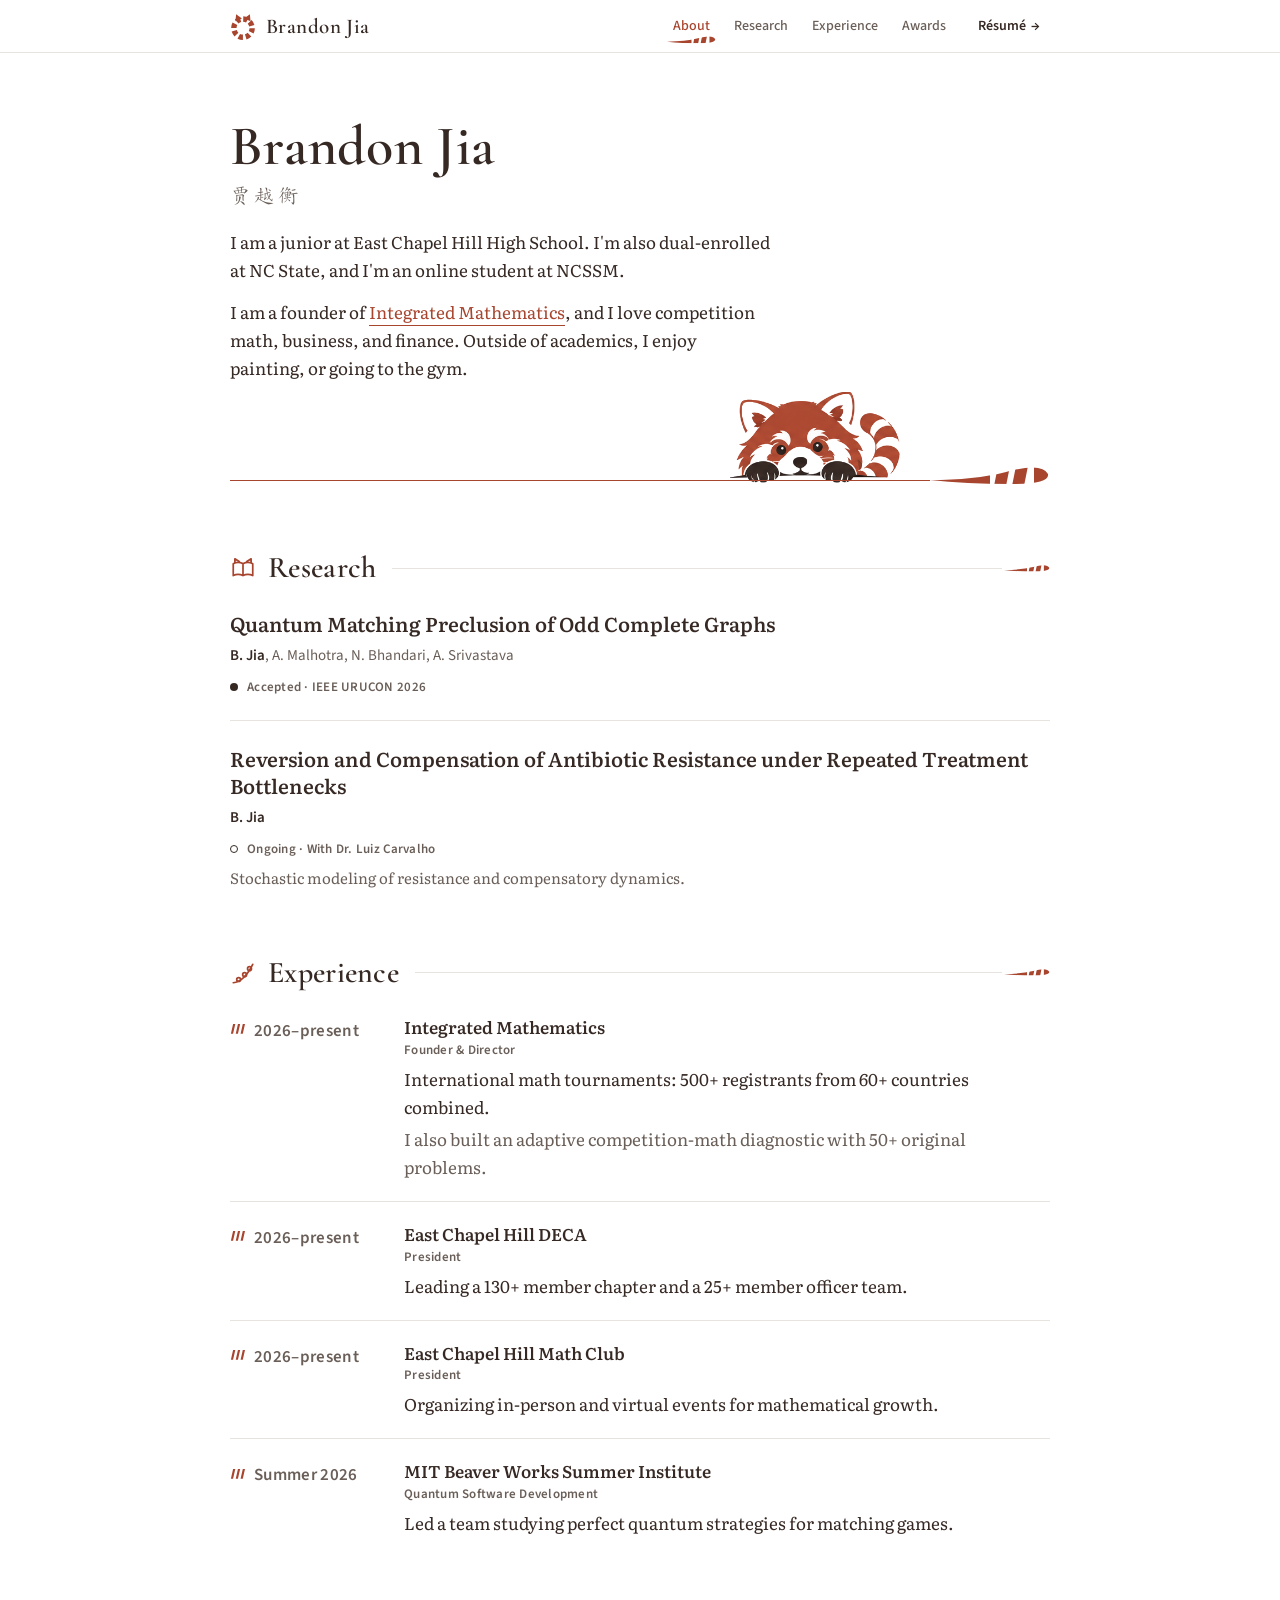
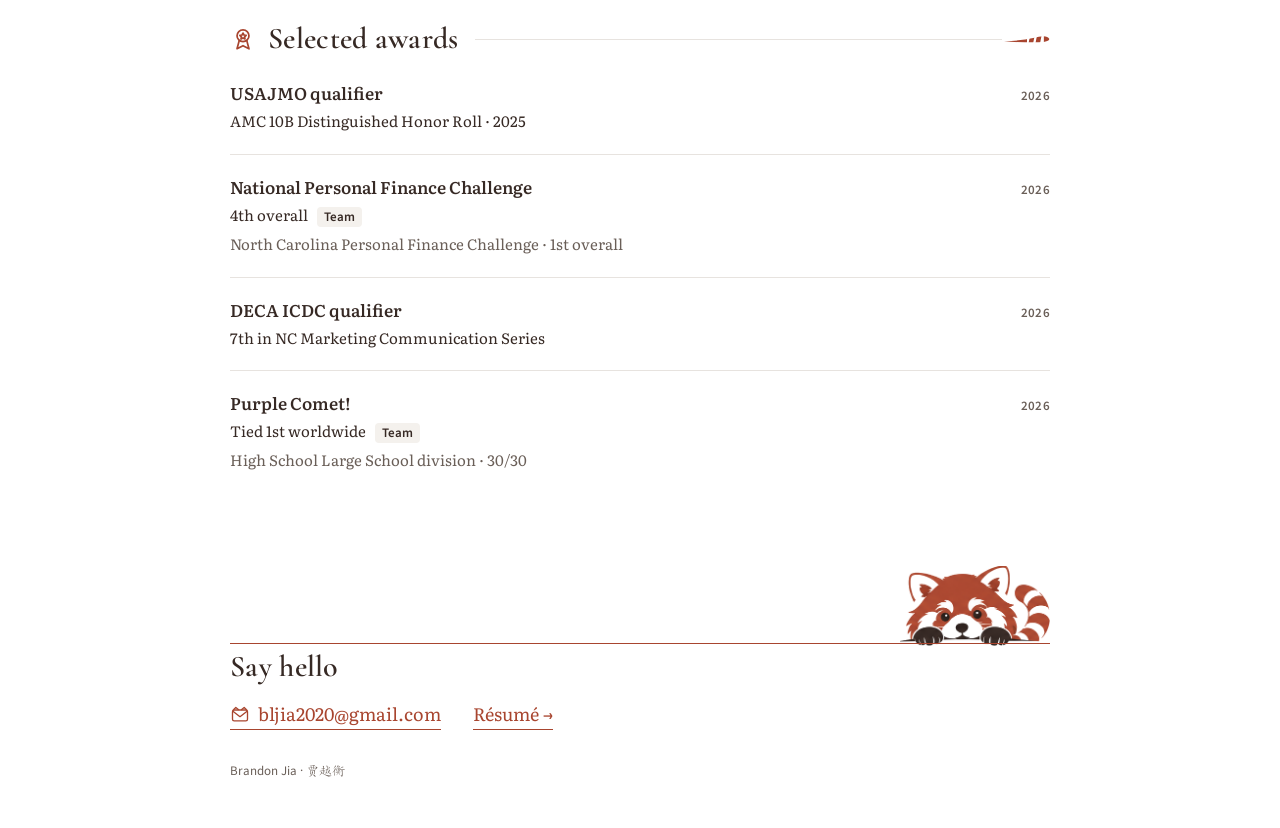
==== index.html @ d5851a1c "Publish Brandon Jia personal website" ====
<!doctype html>
<html lang="en">
<head>
<meta charset="utf-8">
<meta name="viewport" content="width=device-width,initial-scale=1">
<meta name="description" content="Brandon Jia is a student, researcher, and founder of Integrated Mathematics in Chapel Hill, North Carolina.">
<title>Brandon Jia · Mathematics &amp; Research</title>
<link rel="icon" type="image/svg+xml" href="data:image/svg+xml,%3Csvg xmlns='http://www.w3.org/2000/svg' viewBox='0 0 24 26'%3E%3Ccircle cx='12' cy='15' r='8.5' fill='none' stroke='%23a8452f' stroke-width='5' stroke-dasharray='4 2.67'/%3E%3Cpath d='M5 8.5L5.6 2l5.4 4M19 8.5L18.4 2 13 6' fill='%23a8452f'/%3E%3C/svg%3E">
<link rel="stylesheet" href="site.css">
</head>
<body id="top">
<svg width="0" height="0" style="position:absolute" aria-hidden="true"><defs>
<symbol id="mark" viewBox="0 0 24 26"><circle cx="12" cy="15" r="8.5" fill="none" stroke="currentColor" stroke-width="5" stroke-dasharray="4 2.67"/><path d="M5 8.5L5.6 2l5.4 4M19 8.5L18.4 2 13 6" fill="currentColor"/></symbol>
<symbol id="book" viewBox="0 0 24 24" fill="none" stroke="currentColor" stroke-width="1.6" stroke-linecap="round" stroke-linejoin="round"><path d="M3 8q4.5-2.2 9 0 4.5-2.2 9 0v11q-4.5-2.2-9 0-4.5-2.2-9 0zM12 8v11M4.5 7V3.5L8.5 6M19.5 7V3.5L15.5 6"/></symbol>
<symbol id="branch" viewBox="0 0 24 24" fill="none" stroke="currentColor" stroke-width="1.6" stroke-linecap="round" stroke-linejoin="round"><path d="M3 21Q13 20 21 4"/><circle cx="8" cy="18" r="1.8"/><circle cx="13.5" cy="13.5" r="1.8"/><circle cx="18" cy="8" r="1.8"/></symbol>
<symbol id="medal" viewBox="0 0 24 24" fill="none" stroke="currentColor" stroke-width="1.6" stroke-linecap="round" stroke-linejoin="round"><circle cx="12" cy="9" r="5.5"/><path d="M8.5 13.5L6.5 21l5.5-2.8 5.5 2.8-2-7.5M12 6.5l.9 1.8 2 .3-1.4 1.4.3 2-1.8-1-1.8 1 .3-2-1.4-1.4 2-.3z"/></symbol>
<symbol id="mail" viewBox="0 0 24 24" fill="none" stroke="currentColor" stroke-width="1.6" stroke-linecap="round" stroke-linejoin="round"><rect x="3" y="6" width="18" height="13" rx="2"/><path d="M3.5 7.5L12 14l8.5-6.5M4.5 5.5L7 3l3 2.5M19.5 5.5L17 3l-3 2.5"/></symbol>
</defs></svg>
<a class="skip" href="#main">Skip to content</a>
<header class="bar">
  <div class="in">
    <a class="mk" href="#top" aria-label="Brandon Jia, back to top"><svg class="mark" aria-hidden="true"><use href="#mark"/></svg><span>Brandon Jia</span></a>
    <nav aria-label="Main navigation">
      <a href="#about" aria-current="location">About</a>
      <a href="#research">Research</a>
      <a href="#experience">Experience</a>
      <a href="#awards">Awards</a>
      <a class="cv" href="resume/index.html">Résumé</a>
    </nav>
  </div>
  <i class="prog" aria-hidden="true"></i>
</header>
<main class="wrap" id="main">
  <div class="hero" id="about">
    <h1 class="name">Brandon Jia</h1>
    <p class="cn" lang="zh-Hans">贾越衡</p>
    <p>I am a junior at East Chapel Hill High School. I'm also dual-enrolled at <abbr title="North Carolina State University">NC State</abbr>, and I'm an online student at <abbr title="North Carolina School of Science and Mathematics">NCSSM</abbr>.</p>
    <p>I am a founder of <a href="#integrated-mathematics">Integrated Mathematics</a>, and I love competition math, business, and finance. Outside of academics, I enjoy painting, or going to the gym.</p>
    <div class="ledge" aria-hidden="true"><img class="pk" src="assets/panda-peek.png" alt=""><div class="div"><i></i><b></b></div></div>
  </div>

  <section id="research" aria-labelledby="rt">
    <h2 id="rt"><svg class="ic" aria-hidden="true"><use href="#book"/></svg>Research<i class="rl"></i></h2>
    <article class="paper">
      <h3>Quantum Matching Preclusion of Odd Complete Graphs</h3>
      <p class="authors"><strong>B. Jia</strong>, A. Malhotra, N. Bhandari, A. Srivastava</p>
      <p class="st meta"><i></i>Accepted · IEEE URUCON 2026</p>
    </article>
    <article class="paper">
      <h3>Reversion and Compensation of Antibiotic Resistance under Repeated Treatment Bottlenecks</h3>
      <p class="authors"><strong>B. Jia</strong></p>
      <p class="st meta"><i class="o"></i>Ongoing · With Dr. Luiz Carvalho</p>
      <p class="d">Stochastic modeling of resistance and compensatory dynamics.</p>
    </article>
  </section>

  <section id="experience" aria-labelledby="et">
    <h2 id="et"><svg class="ic" aria-hidden="true"><use href="#branch"/></svg>Experience<i class="rl"></i></h2>
    <article class="exp" id="integrated-mathematics">
      <p class="meta">2026–present</p>
      <div><h3>Integrated Mathematics</h3><p class="role">Founder &amp; Director</p><p>International math tournaments: 500+ registrants from 60+ countries combined.</p><p class="x">I also built an adaptive competition-math diagnostic with 50+ original problems.</p></div>
    </article>
    <article class="exp">
      <p class="meta">2026–present</p>
      <div><h3>East Chapel Hill DECA</h3><p class="role">President</p><p>Leading a 130+ member chapter and a 25+ member officer team.</p></div>
    </article>
    <article class="exp">
      <p class="meta">2026–present</p>
      <div><h3>East Chapel Hill Math Club</h3><p class="role">President</p><p>Organizing in-person and virtual events for mathematical growth.</p></div>
    </article>
    <article class="exp">
      <p class="meta">Summer 2026</p>
      <div><h3>MIT Beaver Works Summer Institute</h3><p class="role">Quantum Software Development</p><p>Led a team studying perfect quantum strategies for matching games.</p></div>
    </article>
  </section>

  <section id="awards" aria-labelledby="at">
    <h2 id="at"><svg class="ic" aria-hidden="true"><use href="#medal"/></svg>Selected awards<i class="rl"></i></h2>
    <ul class="aw">
      <li><div class="top"><h3>USAJMO qualifier</h3><time class="meta">2026</time></div><p>AMC 10B Distinguished Honor Roll · 2025</p></li>
      <li><div class="top"><h3>National Personal Finance Challenge</h3><time class="meta">2026</time></div><p>4th overall <span class="chip">Team</span></p><p class="s">North Carolina Personal Finance Challenge · 1st overall</p></li>
      <li><div class="top"><h3>DECA ICDC qualifier</h3><time class="meta">2026</time></div><p>7th in NC Marketing Communication Series</p></li>
      <li><div class="top"><h3>Purple Comet!</h3><time class="meta">2026</time></div><p>Tied 1st worldwide <span class="chip">Team</span></p><p class="s">High School Large School division · 30/30</p></li>
    </ul>
  </section>

</main>
<footer class="wrap">
  <div class="ledge" aria-hidden="true"><img class="pk" src="assets/panda-peek.png" alt=""><div class="div"><i></i><b></b></div></div>
  <h2>Say hello</h2>
  <div class="links"><a href="mailto:bljia2020@gmail.com"><svg aria-hidden="true"><use href="#mail"/></svg>bljia2020@gmail.com</a><a href="resume/index.html">Résumé <span aria-hidden="true">→</span></a></div>
  <p class="colophon">Brandon Jia · 贾越衡</p>
</footer>
<script src="site.js"></script>
</body>
</html>
---- site.css ----
@font-face{font-family:NameCJK;src:url(assets/chinese-name.woff2) format("woff2");font-display:swap}
@font-face{font-family:'Cormorant Garamond';src:url(assets/cormorant-garamond.woff2) format("woff2");font-weight:300 700;font-display:swap}
@font-face{font-family:Literata;src:url(assets/literata.woff2) format("woff2");font-weight:200 900;font-display:swap}
@font-face{font-family:'Source Sans 3';src:url(assets/source-sans.woff2) format("woff2");font-weight:200 900;font-display:swap}
:root{
--paper:#fff;--ink:#362924;--muted:#6a5f58;--rust:#a8452f;--card:#fff;--chip:#f4f1ed;--rule:#e7e3df;
--display:'Cormorant Garamond',Georgia,serif;--text:Literata,Georgia,serif;--sans:'Source Sans 3',system-ui,sans-serif;
--cjk:NameCJK,'Songti SC','Noto Serif CJK SC','Source Han Serif SC',SimSun,serif;
--tail:url("data:image/svg+xml,%3Csvg xmlns='http://www.w3.org/2000/svg' viewBox='0 0 60 10'%3E%3CclipPath id='c'%3E%3Cpath d='M0 7Q22 7 38 3Q56-2 59 4Q60 9 40 9Q18 9 0 7Z'/%3E%3C/clipPath%3E%3Cg clip-path='url(%23c)'%3E%3Cpath d='M0 0h30v10H0zM34 0h6l-2 10h-6zM43 0h6l-2 10h-6zM52 0h8v10h-8z'/%3E%3C/g%3E%3C/svg%3E");
--band:url("data:image/svg+xml,%3Csvg xmlns='http://www.w3.org/2000/svg' viewBox='0 0 17 12'%3E%3Cpath d='M1 12L3.5 1H6L3.5 12zM6.5 12L9 1h2.5L9 12zM12 12L14.5 1H17L14.5 12z'/%3E%3C/svg%3E");
--paw:url("data:image/svg+xml,%3Csvg xmlns='http://www.w3.org/2000/svg' viewBox='0 0 24 24'%3E%3Cellipse cx='3.8' cy='10' rx='2.4' ry='3.2'/%3E%3Cellipse cx='8.8' cy='5' rx='2.4' ry='3.3'/%3E%3Cellipse cx='15.2' cy='5' rx='2.4' ry='3.3'/%3E%3Cellipse cx='20.2' cy='10' rx='2.4' ry='3.2'/%3E%3Cpath d='M12 12c4.4 0 7.2 3.4 7.2 6.4 0 2.2-2 3-4 2.5-1.2-.3-2.1-.8-3.2-.8s-2 .5-3.2.8c-2 .5-4-.3-4-2.5C4.8 15.4 7.6 12 12 12z'/%3E%3C/svg%3E")}
*{box-sizing:border-box}html{scroll-behavior:smooth;scroll-padding-top:72px}
body{margin:0;background:var(--paper);color:var(--ink);font:400 17px/1.65 var(--text);-webkit-font-smoothing:antialiased}
h1,h2,h3,p,ul{margin:0}ul{padding:0;list-style:none}abbr{text-decoration:none}
a{color:var(--rust);text-decoration:none;background:linear-gradient(currentColor,currentColor) 0 100%/100% 1px no-repeat;padding-bottom:2px}
a:hover{background:repeating-linear-gradient(90deg,currentColor 0 7px,transparent 7px 10px) 0 100%/100% 2px no-repeat}
a:focus-visible{outline:2px solid var(--rust);outline-offset:4px;border-radius:2px}
.wrap{width:min(820px,calc(100% - 40px));margin-inline:auto}
.skip{position:fixed;top:8px;left:8px;z-index:30;background:var(--paper);padding:8px 14px;transform:translateY(-200%)}.skip:focus{transform:none}
.bar{position:sticky;top:0;z-index:20;background:var(--paper);border-bottom:1px solid var(--rule)}
.bar .in{width:min(820px,calc(100% - 40px));margin-inline:auto;height:52px;display:flex;align-items:center;justify-content:space-between}
.bar a{background:none;padding:0}
.mk{display:flex;align-items:center;gap:10px;color:var(--rust);font:600 21px var(--display);letter-spacing:.02em}
.mk span{color:var(--ink)}.mark{width:26px;height:28px}
nav{display:flex;align-items:center;gap:4px;font:500 14px var(--sans)}
nav a{position:relative;display:flex;align-items:center;min-height:44px;padding:0 10px;color:var(--muted)}
nav a:not(.cv)::after{content:"";position:absolute;left:6px;right:0;bottom:4px;height:9px;background:var(--rust);-webkit-mask:var(--tail) center/100% 100% no-repeat;mask:var(--tail) center/100% 100% no-repeat;clip-path:inset(0 100% 0 0);transform:translateY(2px);transform-origin:left center;transition:clip-path 240ms ease-in,transform 240ms ease-in}
nav a:hover,nav a:focus-visible,nav a[aria-current]{color:var(--rust)}nav a:not(.cv):hover::after,nav a:not(.cv):focus-visible::after,nav a:not(.cv)[aria-current]::after{clip-path:inset(0);transform:translateY(0);transition-duration:420ms;transition-timing-function:cubic-bezier(.16,1,.3,1)}
nav a.cv{color:var(--ink);font-weight:600;margin-left:8px}nav a.cv::after{content:"→";position:static;height:auto;margin-left:5px;background:none;-webkit-mask:none;mask:none;clip-path:none}nav a.cv:hover{color:var(--rust)}
.prog{position:absolute;left:0;bottom:-1px;height:2px;width:100%;background:var(--rust);pointer-events:none;transform:scaleX(0);transform-origin:left center}
nav{position:relative}.nav-motion nav a:not(.cv)::after{display:none}.nav-tail{position:absolute;left:0;bottom:3px;width:var(--tail-width,0px);height:10px;transform:translateX(var(--tail-x,0px));pointer-events:none;transition:transform 520ms cubic-bezier(.4,0,.2,1),width 520ms cubic-bezier(.4,0,.2,1)}.nav-tail>i{display:block;width:100%;height:100%;background:var(--rust);mask:var(--tail) center/100% 100% no-repeat;-webkit-mask:var(--tail) center/100% 100% no-repeat;transform-origin:center}
.hero{padding-top:64px}
.name{font:600 56px/1.05 var(--display);letter-spacing:.005em}
.cn{font:400 20px var(--cjk);letter-spacing:.2em;color:var(--muted);margin:6px 0 22px}
.hero p{max-width:540px}.hero p+p{margin-top:14px}
.ledge{position:relative;height:96px;margin-top:8px}
.pk{position:absolute;bottom:3px;right:150px;width:170px;height:auto}
.div{position:absolute;inset:auto 0 0;display:flex;align-items:flex-end}
.div i{flex:1;height:1.5px;background:var(--rust);margin-bottom:5px}
.div b{width:120px;height:20px;background:var(--rust);-webkit-mask:var(--tail) center/100% 100% no-repeat;mask:var(--tail) center/100% 100% no-repeat}
section{padding-top:64px}
h2{display:flex;align-items:center;font:600 30px/1.2 var(--display);letter-spacing:.01em;margin-bottom:24px}
h2 .ic{width:26px;height:26px;margin-right:12px;color:var(--rust);flex:none}
h2 .rl{flex:1;height:1px;background:var(--rule);margin:0 2px 0 16px}
h2::after{content:"";width:46px;height:9px;background:var(--rust);-webkit-mask:var(--tail) center/100% 100% no-repeat;mask:var(--tail) center/100% 100% no-repeat}
h3{font:560 17px/1.4 var(--text)}
.meta{font:600 13px var(--sans);color:var(--muted);letter-spacing:.02em}
.paper{padding:0 0 24px}.paper+.paper{padding:24px 0 0;border-top:1px solid var(--rule)}
.paper h3{font-size:20px;line-height:1.35}.authors{font:400 15px var(--sans);color:var(--muted);margin-top:8px}.authors strong{color:var(--ink);font-weight:600}
.st{display:flex;align-items:center;gap:9px;margin-top:12px}
.st i{width:8px;height:8px;border-radius:50%;background:var(--ink);flex:none}.st i.o{background:none;border:1.5px solid var(--ink)}
.paper .d{font-size:15px;color:var(--muted);margin-top:8px}
.exp{display:grid;grid-template-columns:150px 1fr;gap:0 24px;padding:20px 0;border-top:1px solid var(--rule)}.exp:first-of-type{border-top:0;padding-top:0}
.exp .meta{position:relative;padding-left:24px;line-height:1.9}
.exp .meta::before,.bl>li::before{content:"";position:absolute;left:0;top:.5em;width:15px;height:11px;background:var(--rust);-webkit-mask:var(--band) center/contain no-repeat;mask:var(--band) center/contain no-repeat}
.role{font:600 13px var(--sans);color:var(--muted);margin:2px 0 6px;letter-spacing:.02em}
.exp p:not(.role){font-size:17px}.exp .x{font-size:15px;color:var(--muted);margin-top:4px}
.aw li{padding:20px 0;border-top:1px solid var(--rule);display:flex;flex-direction:column;gap:4px}.aw li:first-child{border-top:0;padding-top:0}
.aw .top{display:flex;justify-content:space-between;align-items:baseline;gap:12px}
.aw p{font-size:15px}.aw .s{color:var(--muted)}
.chip{font:600 13px var(--sans);background:var(--chip);border-radius:4px;padding:1px 7px;margin-left:6px}
.paw>li{position:relative;padding-left:30px;margin-top:6px}
.paw>li::before{content:"";position:absolute;left:0;top:.45em;width:17px;height:17px;background:var(--rust);-webkit-mask:var(--paw) center/contain no-repeat;mask:var(--paw) center/contain no-repeat}
footer{margin-top:72px;padding-bottom:48px}
footer .ledge{height:84px}footer .div i{background:var(--rust);height:1px}footer .div b{display:none}
footer .pk{right:0;width:150px}
footer h2{margin-bottom:14px}footer h2::after,footer h2 .rl{display:none}
.links{display:flex;flex-wrap:wrap;gap:12px 32px;font-size:18px}
.links svg{width:20px;height:20px;vertical-align:-4px;margin-right:8px}
.colophon{font:400 13px 'Source Sans 3',NameCJK,system-ui,sans-serif;color:var(--muted);margin-top:32px}
@media(max-width:640px){
body{font-size:16.5px}.name{font-size:44px}.hero{padding-top:44px}section{padding-top:48px}
.mk span{display:none}nav a{padding:0 7px}nav a.cv{margin-left:4px}
.pk{width:130px;right:100px}.div b{width:84px;height:16px}.ledge{height:80px}
.exp{grid-template-columns:1fr;gap:4px}
footer .pk{width:120px;right:0}}
@media(prefers-reduced-motion:reduce){html{scroll-behavior:auto}*{transition:none!important}}
@media print{.bar,.ledge,.skip{display:none}}

.rhead{display:flex;justify-content:space-between;align-items:flex-end;gap:16px;flex-wrap:wrap}.rhead .name{font-size:48px}
.modes{display:flex;font:500 14px var(--sans);border:1px solid var(--rule);border-radius:6px;overflow:hidden}.modes a{background:none;padding:6px 16px;color:var(--muted)}.modes a+a{border-left:1px solid var(--rule)}.modes a[aria-current]{background:#f4f1ed;color:var(--rust)}
.rhead+.meta{margin-top:10px}.rhead+.meta a{font-weight:600}
.bl>li{position:relative;padding-left:24px;margin-top:6px}.bl li strong{font-weight:600}.bl>li::before{top:.55em}
.res section{padding-top:48px}.res .exp p:not(.role){font-size:17px}.res .exp .m{color:var(--muted);font-size:15px;margin-top:4px}


/* Preserve the v4 design while keeping navigation comfortable on phones. */
.mk{min-width:44px;min-height:44px}.bar nav a{min-width:44px;padding:0 10px}.modes a{min-height:44px;display:flex;align-items:center}
@media(max-width:640px){.bar .in{width:calc(100% - 16px);gap:4px}nav{gap:0}.bar nav a{padding:0 5px}.bar nav a.cv{margin-left:2px}}
@media(max-width:360px){.bar .in{width:calc(100% - 8px);gap:0}.bar nav a{padding:0 2px}.bar nav a.cv{margin-left:0}.bar nav a.cv::after{display:none}}
@media(prefers-reduced-motion:reduce){html{scroll-behavior:auto}*,*::before,*::after{animation:none!important;transition:none!important}}
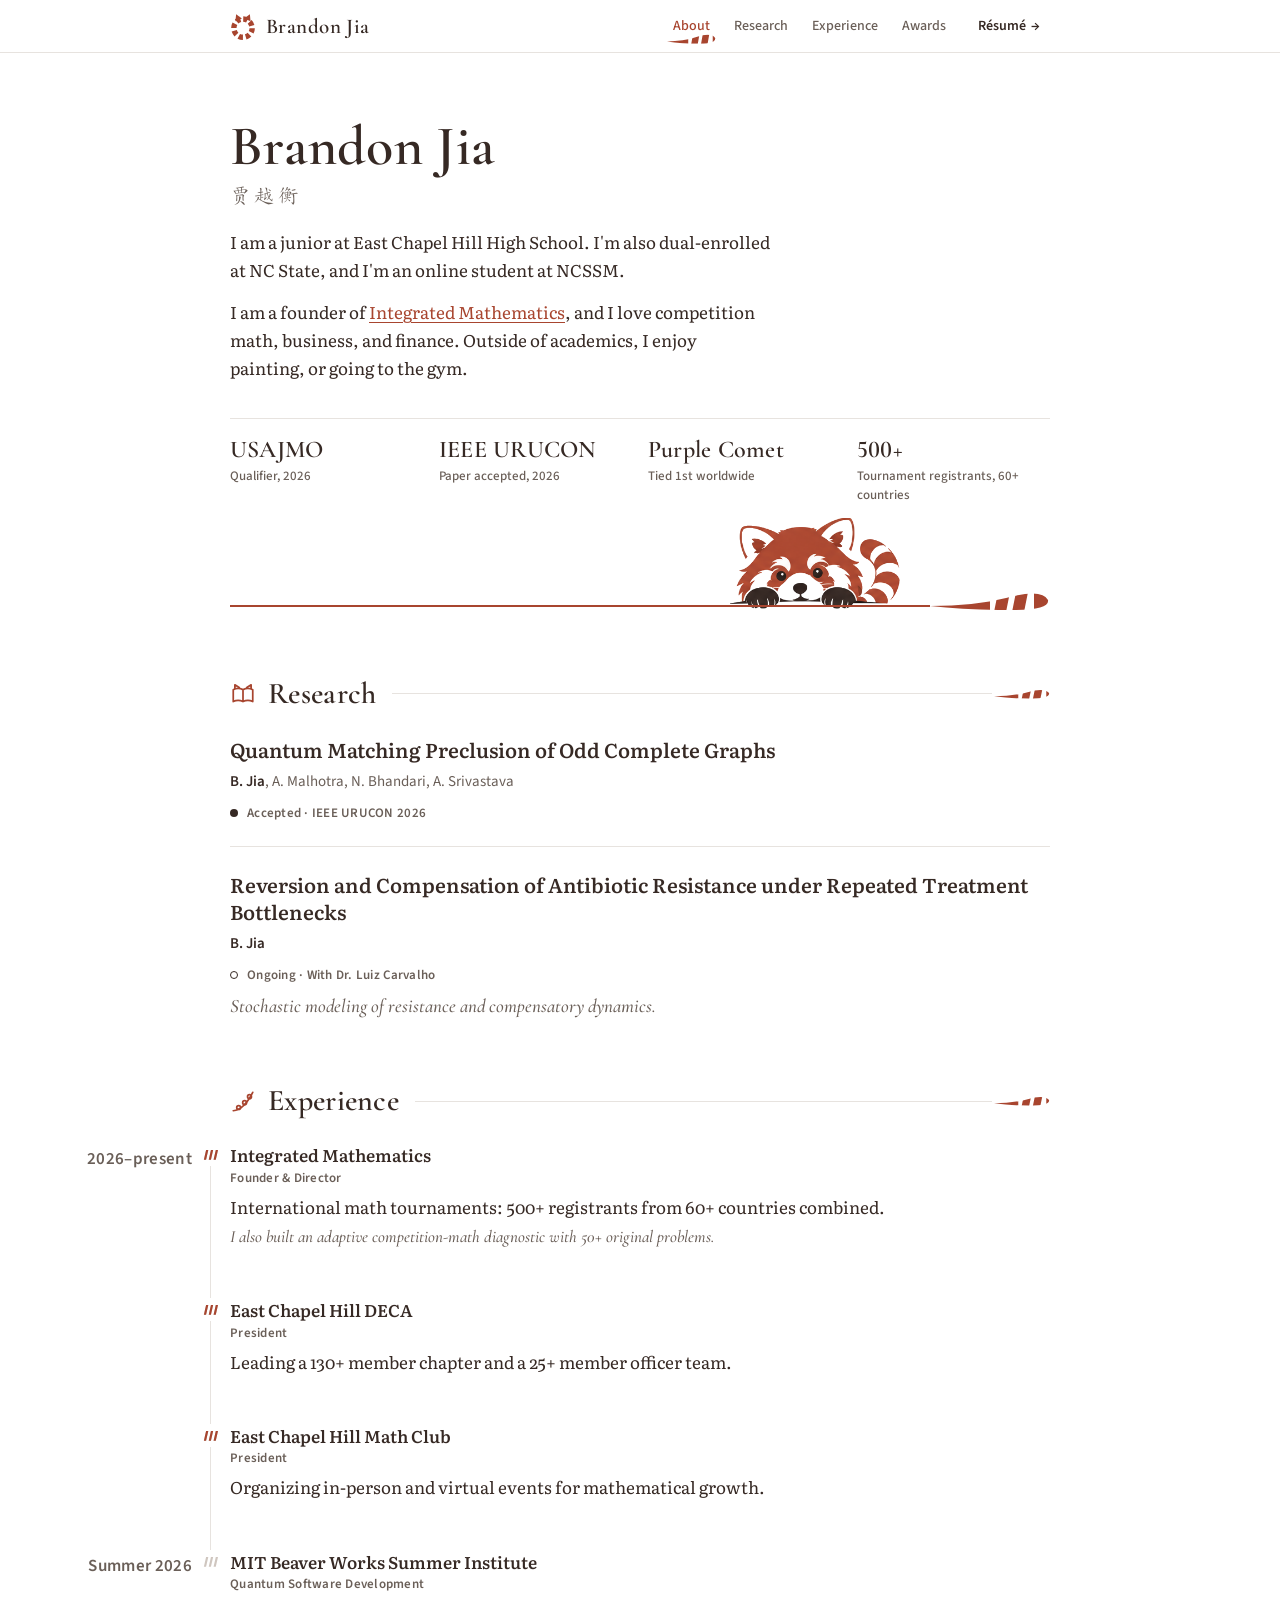
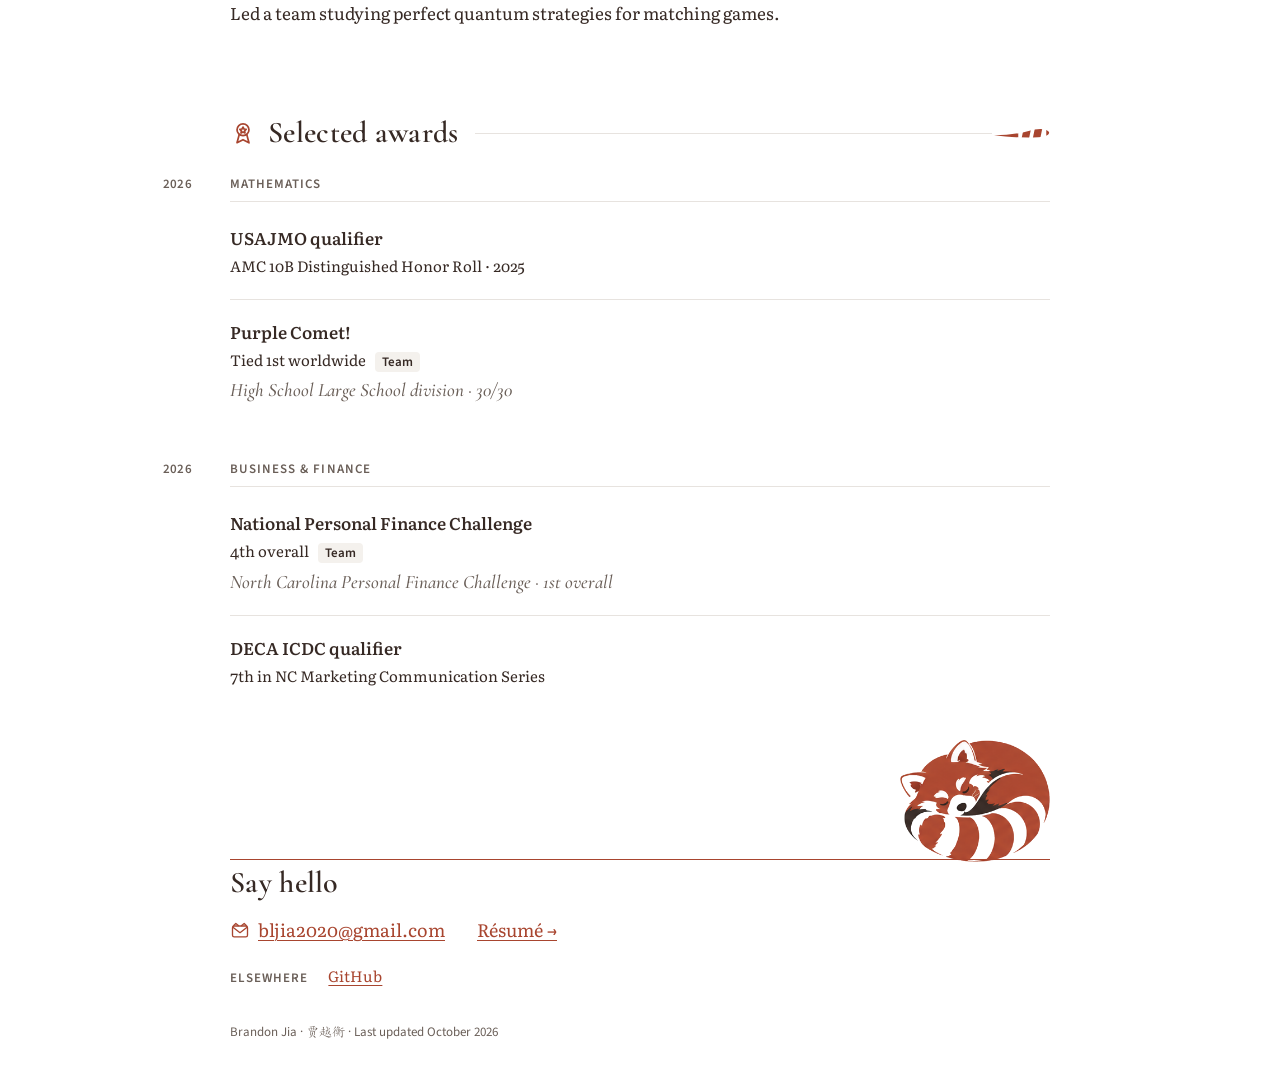
==== commit 00c6cbd1: "Refine portfolio layout, motion, sharing and resume" ====
--- a/index.html
+++ b/index.html
@@ -3,10 +3,40 @@
 <head>
 <meta charset="utf-8">
 <meta name="viewport" content="width=device-width,initial-scale=1">
+<script>
+document.documentElement.className="js";
+if(location.protocol==="http:"||location.protocol==="https:"){
+  for(const file of ["literata.woff2","cormorant-garamond.woff2"]){
+    const hint=document.createElement("link");hint.rel="preload";hint.href="assets/"+file;
+    hint.as="font";hint.type="font/woff2";hint.crossOrigin="anonymous";document.head.append(hint);
+  }
+}
+</script>
 <meta name="description" content="Brandon Jia is a student, researcher, and founder of Integrated Mathematics in Chapel Hill, North Carolina.">
+<link rel="canonical" href="https://brandon-jia.github.io/">
+<meta name="theme-color" content="#ffffff">
+<meta name="author" content="Brandon Jia">
+<meta property="og:type" content="website">
+<meta property="og:site_name" content="Brandon Jia">
+<meta property="og:title" content="Brandon Jia · Mathematics &amp; Research">
+<meta property="og:description" content="Brandon Jia is a student, researcher, and founder of Integrated Mathematics in Chapel Hill, North Carolina.">
+<meta property="og:url" content="https://brandon-jia.github.io/">
+<meta property="og:image" content="https://brandon-jia.github.io/assets/og-image.png">
+<meta property="og:image:width" content="1200">
+<meta property="og:image:height" content="630">
+<meta property="og:image:alt" content="Brandon Jia, with a red panda peeking over a rust line.">
+<meta name="twitter:card" content="summary_large_image">
+<meta name="twitter:title" content="Brandon Jia · Mathematics &amp; Research">
+<meta name="twitter:description" content="Brandon Jia is a student, researcher, and founder of Integrated Mathematics in Chapel Hill, North Carolina.">
+<meta name="twitter:image" content="https://brandon-jia.github.io/assets/og-image.png">
 <title>Brandon Jia · Mathematics &amp; Research</title>
-<link rel="icon" type="image/svg+xml" href="data:image/svg+xml,%3Csvg xmlns='http://www.w3.org/2000/svg' viewBox='0 0 24 26'%3E%3Ccircle cx='12' cy='15' r='8.5' fill='none' stroke='%23a8452f' stroke-width='5' stroke-dasharray='4 2.67'/%3E%3Cpath d='M5 8.5L5.6 2l5.4 4M19 8.5L18.4 2 13 6' fill='%23a8452f'/%3E%3C/svg%3E">
+<link rel="icon" href="favicon.ico" sizes="48x48">
+<link rel="icon" href="favicon.svg" type="image/svg+xml">
+<link rel="apple-touch-icon" href="apple-touch-icon.png">
 <link rel="stylesheet" href="site.css">
+<script type="application/ld+json">
+{"@context":"https://schema.org","@type":"Person","name":"Brandon Jia","alternateName":"贾越衡","url":"https://brandon-jia.github.io/","image":"https://brandon-jia.github.io/assets/og-image.png","description":"Student, researcher, and founder of Integrated Mathematics.","knowsAbout":["Competition mathematics","Graph theory","Quantum computing","Mathematical biology"],"sameAs":["https://github.com/brandon-jia"]}
+</script>
 </head>
 <body id="top">
 <svg width="0" height="0" style="position:absolute" aria-hidden="true"><defs>
@@ -15,6 +45,7 @@
 <symbol id="branch" viewBox="0 0 24 24" fill="none" stroke="currentColor" stroke-width="1.6" stroke-linecap="round" stroke-linejoin="round"><path d="M3 21Q13 20 21 4"/><circle cx="8" cy="18" r="1.8"/><circle cx="13.5" cy="13.5" r="1.8"/><circle cx="18" cy="8" r="1.8"/></symbol>
 <symbol id="medal" viewBox="0 0 24 24" fill="none" stroke="currentColor" stroke-width="1.6" stroke-linecap="round" stroke-linejoin="round"><circle cx="12" cy="9" r="5.5"/><path d="M8.5 13.5L6.5 21l5.5-2.8 5.5 2.8-2-7.5M12 6.5l.9 1.8 2 .3-1.4 1.4.3 2-1.8-1-1.8 1 .3-2-1.4-1.4 2-.3z"/></symbol>
 <symbol id="mail" viewBox="0 0 24 24" fill="none" stroke="currentColor" stroke-width="1.6" stroke-linecap="round" stroke-linejoin="round"><rect x="3" y="6" width="18" height="13" rx="2"/><path d="M3.5 7.5L12 14l8.5-6.5M4.5 5.5L7 3l3 2.5M19.5 5.5L17 3l-3 2.5"/></symbol>
+<symbol id="brush" viewBox="0 0 24 24" fill="none" stroke="currentColor" stroke-width="1.6" stroke-linecap="round" stroke-linejoin="round"><path d="M20.5 3.5L11 13M9 12q-3.5.2-4.2 3.6-.5 2.6-2.3 4 4 1 6.4-.6 2.4-1.7 1.6-4.3"/><path d="M5.5 17.5L7 19M7.5 15.5L9 17"/></symbol>
 </defs></svg>
 <a class="skip" href="#main">Skip to content</a>
 <header class="bar">
@@ -36,7 +67,13 @@
     <p class="cn" lang="zh-Hans">贾越衡</p>
     <p>I am a junior at East Chapel Hill High School. I'm also dual-enrolled at <abbr title="North Carolina State University">NC State</abbr>, and I'm an online student at <abbr title="North Carolina School of Science and Mathematics">NCSSM</abbr>.</p>
     <p>I am a founder of <a href="#integrated-mathematics">Integrated Mathematics</a>, and I love competition math, business, and finance. Outside of academics, I enjoy painting, or going to the gym.</p>
-    <div class="ledge" aria-hidden="true"><img class="pk" src="assets/panda-peek.png" alt=""><div class="div"><i></i><b></b></div></div>
+    <ul class="hl" aria-label="Highlights">
+      <li><strong>USAJMO</strong><span>Qualifier, 2026</span></li>
+      <li><strong>IEEE URUCON</strong><span>Paper accepted, 2026</span></li>
+      <li><strong>Purple Comet</strong><span>Tied 1st worldwide</span></li>
+      <li><strong>500+</strong><span>Tournament registrants, 60+ countries</span></li>
+    </ul>
+    <div class="ledge" aria-hidden="true"><span class="pkw"><picture><source srcset="assets/panda-peek.webp" type="image/webp"><img class="pk" src="assets/panda-peek.png" alt="" width="306" height="163"></picture></span><div class="div"><i></i><b></b></div></div>
   </div>
 
   <section id="research" aria-labelledby="rt">
@@ -45,51 +82,73 @@
       <h3>Quantum Matching Preclusion of Odd Complete Graphs</h3>
       <p class="authors"><strong>B. Jia</strong>, A. Malhotra, N. Bhandari, A. Srivastava</p>
       <p class="st meta"><i></i>Accepted · IEEE URUCON 2026</p>
+      <!-- Brandon: fill in real URLs and uncomment:
+      <p class="plinks"><a href="[PAPER_URL]">Paper</a><a href="[VENUE_URL]">Venue</a></p>
+      <details class="sum"><summary>Summary</summary><p>[ONE_SENTENCE_SUMMARY_FROM_BRANDON]</p></details>
+      -->
     </article>
     <article class="paper">
       <h3>Reversion and Compensation of Antibiotic Resistance under Repeated Treatment Bottlenecks</h3>
       <p class="authors"><strong>B. Jia</strong></p>
       <p class="st meta"><i class="o"></i>Ongoing · With Dr. Luiz Carvalho</p>
+      <!-- Brandon: fill in real URLs and uncomment:
+      <p class="plinks"><a href="[PAPER_URL]">Paper</a><a href="[VENUE_URL]">Venue</a></p>
+      <details class="sum"><summary>Summary</summary><p>[ONE_SENTENCE_SUMMARY_FROM_BRANDON]</p></details>
+      -->
       <p class="d">Stochastic modeling of resistance and compensatory dynamics.</p>
     </article>
   </section>
 
   <section id="experience" aria-labelledby="et">
     <h2 id="et"><svg class="ic" aria-hidden="true"><use href="#branch"/></svg>Experience<i class="rl"></i></h2>
+    <div class="exp-list">
     <article class="exp" id="integrated-mathematics">
+      <span class="exp-marker" aria-hidden="true"></span>
       <p class="meta">2026–present</p>
-      <div><h3>Integrated Mathematics</h3><p class="role">Founder &amp; Director</p><p>International math tournaments: 500+ registrants from 60+ countries combined.</p><p class="x">I also built an adaptive competition-math diagnostic with 50+ original problems.</p></div>
+      <div><h3>Integrated Mathematics</h3><p class="role">Founder &amp; Director</p><p>International math tournaments: 500+ registrants from 60+ countries combined.</p><p class="x">I also built an adaptive competition-math diagnostic with 50+ original problems.<!-- Brandon: fill in the note and uncomment: <sup class="sn-n"></sup><span class="sn">[NOTE TEXT FROM BRANDON]</span> --></p></div>
     </article>
     <article class="exp">
-      <p class="meta">2026–present</p>
+      <span class="exp-marker" aria-hidden="true"></span>
+      <p class="meta same"><span class="vh">2026–present</span></p>
       <div><h3>East Chapel Hill DECA</h3><p class="role">President</p><p>Leading a 130+ member chapter and a 25+ member officer team.</p></div>
     </article>
     <article class="exp">
-      <p class="meta">2026–present</p>
+      <span class="exp-marker" aria-hidden="true"></span>
+      <p class="meta same"><span class="vh">2026–present</span></p>
       <div><h3>East Chapel Hill Math Club</h3><p class="role">President</p><p>Organizing in-person and virtual events for mathematical growth.</p></div>
     </article>
     <article class="exp">
+      <span class="exp-marker" aria-hidden="true"></span>
       <p class="meta">Summer 2026</p>
       <div><h3>MIT Beaver Works Summer Institute</h3><p class="role">Quantum Software Development</p><p>Led a team studying perfect quantum strategies for matching games.</p></div>
     </article>
-  </section>
+      </div>
+</section>
 
   <section id="awards" aria-labelledby="at">
     <h2 id="at"><svg class="ic" aria-hidden="true"><use href="#medal"/></svg>Selected awards<i class="rl"></i></h2>
+    <h3 class="grp"><span>Mathematics</span><time datetime="2026">2026</time></h3>
     <ul class="aw">
-      <li><div class="top"><h3>USAJMO qualifier</h3><time class="meta">2026</time></div><p>AMC 10B Distinguished Honor Roll · 2025</p></li>
-      <li><div class="top"><h3>National Personal Finance Challenge</h3><time class="meta">2026</time></div><p>4th overall <span class="chip">Team</span></p><p class="s">North Carolina Personal Finance Challenge · 1st overall</p></li>
-      <li><div class="top"><h3>DECA ICDC qualifier</h3><time class="meta">2026</time></div><p>7th in NC Marketing Communication Series</p></li>
-      <li><div class="top"><h3>Purple Comet!</h3><time class="meta">2026</time></div><p>Tied 1st worldwide <span class="chip">Team</span></p><p class="s">High School Large School division · 30/30</p></li>
+      <li><h4>USAJMO qualifier</h4><p>AMC 10B Distinguished Honor Roll · 2025</p></li>
+      <li><h4>Purple Comet!</h4><p>Tied 1st worldwide <span class="chip">Team</span></p><p class="s">High School Large School division · 30/30</p></li>
+    </ul>
+    <h3 class="grp"><span>Business &amp; finance</span><time datetime="2026">2026</time></h3>
+    <ul class="aw">
+      <li><h4>National Personal Finance Challenge</h4><p>4th overall <span class="chip">Team</span></p><p class="s">North Carolina Personal Finance Challenge · 1st overall</p></li>
+      <li><h4>DECA ICDC qualifier</h4><p>7th in NC Marketing Communication Series</p></li>
     </ul>
   </section>
 
+<!-- Brandon: add images to assets/art/, fill the placeholders, uncomment, and add an Art link to the nav:
+<section id="art" aria-labelledby="art-t"><h2 id="art-t"><svg class="ic" aria-hidden="true"><use href="#brush"/></svg>Painting<i class="rl"></i></h2><ul class="art"><li><figure><img src="assets/art/[FILE].webp" width="[W]" height="[H]" alt="[DESCRIBE THE PAINTING]" loading="lazy"><figcaption class="meta">[Title · medium · year]</figcaption></figure></li></ul></section>
+-->
 </main>
 <footer class="wrap">
-  <div class="ledge" aria-hidden="true"><img class="pk" src="assets/panda-peek.png" alt=""><div class="div"><i></i><b></b></div></div>
+  <div class="ledge" aria-hidden="true"><span class="pkw curl"><img class="pk" src="assets/panda-curled.webp" alt="" width="268" height="218"></span><div class="div"><i></i><b></b></div></div>
   <h2>Say hello</h2>
   <div class="links"><a href="mailto:bljia2020@gmail.com"><svg aria-hidden="true"><use href="#mail"/></svg>bljia2020@gmail.com</a><a href="resume/index.html">Résumé <span aria-hidden="true">→</span></a></div>
-  <p class="colophon">Brandon Jia · 贾越衡</p>
+  <p class="elsewhere"><span class="meta">Elsewhere</span> <a href="https://github.com/brandon-jia" rel="me">GitHub</a><!-- Brandon: fill in real URLs and uncomment: <a href="[LINKEDIN_URL]" rel="me">LinkedIn</a> <a href="[SCHOLAR_OR_ORCID_URL]" rel="me">Scholar</a> --></p>
+  <p class="colophon">Brandon Jia · <span lang="zh-Hans">贾越衡</span> · Last updated <time datetime="2026-10">October 2026</time></p>
 </footer>
 <script src="site.js"></script>
 </body>
--- a/site.css
+++ b/site.css
@@ -1,7 +1,8 @@
 @font-face{font-family:NameCJK;src:url(assets/chinese-name.woff2) format("woff2");font-display:swap}
-@font-face{font-family:'Cormorant Garamond';src:url(assets/cormorant-garamond.woff2) format("woff2");font-weight:300 700;font-display:swap}
-@font-face{font-family:Literata;src:url(assets/literata.woff2) format("woff2");font-weight:200 900;font-display:swap}
-@font-face{font-family:'Source Sans 3';src:url(assets/source-sans.woff2) format("woff2");font-weight:200 900;font-display:swap}
+@font-face{font-family:'Cormorant Garamond';font-style:normal;src:url(assets/cormorant-garamond.woff2) format("woff2");font-weight:300 700;font-display:swap}
+@font-face{font-family:Literata;font-style:normal;src:url(assets/literata.woff2) format("woff2");font-weight:200 900;font-display:swap}
+@font-face{font-family:'Source Sans 3';font-style:normal;src:url(assets/source-sans.woff2) format("woff2");font-weight:200 900;font-display:swap}
+@font-face{font-family:'Cormorant Garamond';font-style:italic;src:url(assets/cormorant-garamond-italic.woff2) format("woff2");font-weight:300 700;font-display:swap}
 :root{
 --paper:#fff;--ink:#362924;--muted:#6a5f58;--rust:#a8452f;--card:#fff;--chip:#f4f1ed;--rule:#e7e3df;
 --display:'Cormorant Garamond',Georgia,serif;--text:Literata,Georgia,serif;--sans:'Source Sans 3',system-ui,sans-serif;
@@ -11,30 +12,32 @@
 --paw:url("data:image/svg+xml,%3Csvg xmlns='http://www.w3.org/2000/svg' viewBox='0 0 24 24'%3E%3Cellipse cx='3.8' cy='10' rx='2.4' ry='3.2'/%3E%3Cellipse cx='8.8' cy='5' rx='2.4' ry='3.3'/%3E%3Cellipse cx='15.2' cy='5' rx='2.4' ry='3.3'/%3E%3Cellipse cx='20.2' cy='10' rx='2.4' ry='3.2'/%3E%3Cpath d='M12 12c4.4 0 7.2 3.4 7.2 6.4 0 2.2-2 3-4 2.5-1.2-.3-2.1-.8-3.2-.8s-2 .5-3.2.8c-2 .5-4-.3-4-2.5C4.8 15.4 7.6 12 12 12z'/%3E%3C/svg%3E")}
 *{box-sizing:border-box}html{scroll-behavior:smooth;scroll-padding-top:72px}
 body{margin:0;background:var(--paper);color:var(--ink);font:400 17px/1.65 var(--text);-webkit-font-smoothing:antialiased}
-h1,h2,h3,p,ul{margin:0}ul{padding:0;list-style:none}abbr{text-decoration:none}
-a{color:var(--rust);text-decoration:none;background:linear-gradient(currentColor,currentColor) 0 100%/100% 1px no-repeat;padding-bottom:2px}
-a:hover{background:repeating-linear-gradient(90deg,currentColor 0 7px,transparent 7px 10px) 0 100%/100% 2px no-repeat}
+h1,h2,h3,h4,p,ul,figure{margin:0}ul{padding:0;list-style:none}abbr{text-decoration:none}
+a{color:var(--rust);text-decoration:underline;text-underline-offset:3px;text-decoration-thickness:1px;padding-bottom:2px}
+a:hover{text-decoration-style:dashed}
 a:focus-visible{outline:2px solid var(--rust);outline-offset:4px;border-radius:2px}
 .wrap{width:min(820px,calc(100% - 40px));margin-inline:auto}
 .skip{position:fixed;top:8px;left:8px;z-index:30;background:var(--paper);padding:8px 14px;transform:translateY(-200%)}.skip:focus{transform:none}
 .bar{position:sticky;top:0;z-index:20;background:var(--paper);border-bottom:1px solid var(--rule)}
 .bar .in{width:min(820px,calc(100% - 40px));margin-inline:auto;height:52px;display:flex;align-items:center;justify-content:space-between}
-.bar a{background:none;padding:0}
+.bar a{background:none;padding:0;text-decoration:none}
 .mk{display:flex;align-items:center;gap:10px;color:var(--rust);font:600 21px var(--display);letter-spacing:.02em}
 .mk span{color:var(--ink)}.mark{width:26px;height:28px}
 nav{display:flex;align-items:center;gap:4px;font:500 14px var(--sans)}
 nav a{position:relative;display:flex;align-items:center;min-height:44px;padding:0 10px;color:var(--muted)}
-nav a:not(.cv)::after{content:"";position:absolute;left:6px;right:0;bottom:4px;height:9px;background:var(--rust);-webkit-mask:var(--tail) center/100% 100% no-repeat;mask:var(--tail) center/100% 100% no-repeat;clip-path:inset(0 100% 0 0);transform:translateY(2px);transform-origin:left center;transition:clip-path 240ms ease-in,transform 240ms ease-in}
+nav a:not(.cv)::after{content:"";position:absolute;left:6px;right:0;bottom:4px;height:12px;background:var(--rust);-webkit-mask:var(--tail-sm) center/100% 100% no-repeat;mask:var(--tail-sm) center/100% 100% no-repeat;clip-path:inset(0 100% 0 0);transform:translateY(2px);transform-origin:left center;transition:clip-path 250ms ease-out,transform 250ms ease-out}
 nav a:hover,nav a:focus-visible,nav a[aria-current]{color:var(--rust)}nav a:not(.cv):hover::after,nav a:not(.cv):focus-visible::after,nav a:not(.cv)[aria-current]::after{clip-path:inset(0);transform:translateY(0);transition-duration:420ms;transition-timing-function:cubic-bezier(.16,1,.3,1)}
 nav a.cv{color:var(--ink);font-weight:600;margin-left:8px}nav a.cv::after{content:"→";position:static;height:auto;margin-left:5px;background:none;-webkit-mask:none;mask:none;clip-path:none}nav a.cv:hover{color:var(--rust)}
 .prog{position:absolute;left:0;bottom:-1px;height:2px;width:100%;background:var(--rust);pointer-events:none;transform:scaleX(0);transform-origin:left center}
-nav{position:relative}.nav-motion nav a:not(.cv)::after{display:none}.nav-tail{position:absolute;left:0;bottom:3px;width:var(--tail-width,0px);height:10px;transform:translateX(var(--tail-x,0px));pointer-events:none;transition:transform 520ms cubic-bezier(.4,0,.2,1),width 520ms cubic-bezier(.4,0,.2,1)}.nav-tail>i{display:block;width:100%;height:100%;background:var(--rust);mask:var(--tail) center/100% 100% no-repeat;-webkit-mask:var(--tail) center/100% 100% no-repeat;transform-origin:center}
+nav{position:relative}.nav-motion nav a:not(.cv)::after{display:none}.nav-tail{position:absolute;left:0;bottom:3px;width:0;height:12px;transform:translateX(var(--tail-x,0px));pointer-events:none;transition:transform 520ms cubic-bezier(.16,1,.3,1)}.nav-tail>i{display:block;width:58px;height:100%;background:var(--rust);mask:var(--tail-sm) center/100% 100% no-repeat;-webkit-mask:var(--tail-sm) center/100% 100% no-repeat;transform:scaleX(var(--tail-scale,1));transform-origin:0 50%}
 .hero{padding-top:64px}
 .name{font:600 56px/1.05 var(--display);letter-spacing:.005em}
 .cn{font:400 20px var(--cjk);letter-spacing:.2em;color:var(--muted);margin:6px 0 22px}
 .hero p{max-width:540px}.hero p+p{margin-top:14px}
 .ledge{position:relative;height:96px;margin-top:8px}
-.pk{position:absolute;bottom:3px;right:150px;width:170px;height:auto}
+.pkw{position:absolute;bottom:3px;right:150px;width:170px;overflow:hidden;line-height:0}
+.pk{display:block;width:100%;height:auto}
+.pkw.curl{width:150px}.pkw.line{width:110px}.res .hero .ledge{height:112px}
 .div{position:absolute;inset:auto 0 0;display:flex;align-items:flex-end}
 .div i{flex:1;height:1.5px;background:var(--rust);margin-bottom:5px}
 .div b{width:120px;height:20px;background:var(--rust);-webkit-mask:var(--tail) center/100% 100% no-repeat;mask:var(--tail) center/100% 100% no-repeat}
@@ -42,20 +45,27 @@
 h2{display:flex;align-items:center;font:600 30px/1.2 var(--display);letter-spacing:.01em;margin-bottom:24px}
 h2 .ic{width:26px;height:26px;margin-right:12px;color:var(--rust);flex:none}
 h2 .rl{flex:1;height:1px;background:var(--rule);margin:0 2px 0 16px}
-h2::after{content:"";width:46px;height:9px;background:var(--rust);-webkit-mask:var(--tail) center/100% 100% no-repeat;mask:var(--tail) center/100% 100% no-repeat}
-h3{font:560 17px/1.4 var(--text)}
+h2::after{content:"";flex:none;width:56px;height:12px;background:var(--rust);-webkit-mask:var(--tail-sm) center/100% 100% no-repeat;mask:var(--tail-sm) center/100% 100% no-repeat}
+h3,h4{font:560 17px/1.4 var(--text)}
 .meta{font:600 13px var(--sans);color:var(--muted);letter-spacing:.02em}
 .paper{padding:0 0 24px}.paper+.paper{padding:24px 0 0;border-top:1px solid var(--rule)}
 .paper h3{font-size:20px;line-height:1.35}.authors{font:400 15px var(--sans);color:var(--muted);margin-top:8px}.authors strong{color:var(--ink);font-weight:600}
 .st{display:flex;align-items:center;gap:9px;margin-top:12px}
 .st i{width:8px;height:8px;border-radius:50%;background:var(--ink);flex:none}.st i.o{background:none;border:1.5px solid var(--ink)}
 .paper .d{font-size:15px;color:var(--muted);margin-top:8px}
-.exp{display:grid;grid-template-columns:150px 1fr;gap:0 24px;padding:20px 0;border-top:1px solid var(--rule)}.exp:first-of-type{border-top:0;padding-top:0}
+.exp-list{--spine:7px;position:relative}
+.exp{position:relative;display:grid;grid-template-columns:150px 1fr;gap:0 24px;padding:24px 0;border-top:0}
+.exp:first-of-type{padding-top:24px}
+.exp::before,.exp-marker{content:"";position:absolute;left:calc(var(--spine,7px) - 7.5px);top:30px;width:15px;height:11px;background:var(--rust);-webkit-mask:var(--band) center/contain no-repeat;mask:var(--band) center/contain no-repeat}
+.exp-marker{pointer-events:none}
+.exp::after{content:"";position:absolute;left:var(--spine,7px);top:47px;bottom:-24px;width:1px;background:var(--rule)}
+.exp:last-child::after{display:none}
+#experience h2{margin-bottom:0}
 .exp .meta{position:relative;padding-left:24px;line-height:1.9}
-.exp .meta::before,.bl>li::before{content:"";position:absolute;left:0;top:.5em;width:15px;height:11px;background:var(--rust);-webkit-mask:var(--band) center/contain no-repeat;mask:var(--band) center/contain no-repeat}
+.bl>li::before{content:"";position:absolute;left:0;top:.5em;width:15px;height:11px;background:var(--rust);-webkit-mask:var(--band) center/contain no-repeat;mask:var(--band) center/contain no-repeat}
 .role{font:600 13px var(--sans);color:var(--muted);margin:2px 0 6px;letter-spacing:.02em}
 .exp p:not(.role){font-size:17px}.exp .x{font-size:15px;color:var(--muted);margin-top:4px}
-.aw li{padding:20px 0;border-top:1px solid var(--rule);display:flex;flex-direction:column;gap:4px}.aw li:first-child{border-top:0;padding-top:0}
+.aw li{padding:20px 0;border-top:1px solid var(--rule);display:flex;flex-direction:column;gap:4px}.aw li:first-child{border-top:0}
 .aw .top{display:flex;justify-content:space-between;align-items:baseline;gap:12px}
 .aw p{font-size:15px}.aw .s{color:var(--muted)}
 .chip{font:600 13px var(--sans);background:var(--chip);border-radius:4px;padding:1px 7px;margin-left:6px}
@@ -63,7 +73,7 @@
 .paw>li::before{content:"";position:absolute;left:0;top:.45em;width:17px;height:17px;background:var(--rust);-webkit-mask:var(--paw) center/contain no-repeat;mask:var(--paw) center/contain no-repeat}
 footer{margin-top:72px;padding-bottom:48px}
 footer .ledge{height:84px}footer .div i{background:var(--rust);height:1px}footer .div b{display:none}
-footer .pk{right:0;width:150px}
+footer .pkw{right:0;width:150px}
 footer h2{margin-bottom:14px}footer h2::after,footer h2 .rl{display:none}
 .links{display:flex;flex-wrap:wrap;gap:12px 32px;font-size:18px}
 .links svg{width:20px;height:20px;vertical-align:-4px;margin-right:8px}
@@ -71,14 +81,14 @@
 @media(max-width:640px){
 body{font-size:16.5px}.name{font-size:44px}.hero{padding-top:44px}section{padding-top:48px}
 .mk span{display:none}nav a{padding:0 7px}nav a.cv{margin-left:4px}
-.pk{width:130px;right:100px}.div b{width:84px;height:16px}.ledge{height:80px}
+.pkw{width:130px;right:100px}.pkw.line{width:100px}.div b{width:84px;height:16px}.ledge{height:80px}
 .exp{grid-template-columns:1fr;gap:4px}
-footer .pk{width:120px;right:0}}
+footer .pkw{width:120px;right:0}}
 @media(prefers-reduced-motion:reduce){html{scroll-behavior:auto}*{transition:none!important}}
-@media print{.bar,.ledge,.skip{display:none}}
+
 
 .rhead{display:flex;justify-content:space-between;align-items:flex-end;gap:16px;flex-wrap:wrap}.rhead .name{font-size:48px}
-.modes{display:flex;font:500 14px var(--sans);border:1px solid var(--rule);border-radius:6px;overflow:hidden}.modes a{background:none;padding:6px 16px;color:var(--muted)}.modes a+a{border-left:1px solid var(--rule)}.modes a[aria-current]{background:#f4f1ed;color:var(--rust)}
+.modes{display:flex;font:500 14px var(--sans);gap:12px}.modes a{background:none;padding:6px 16px;color:var(--muted)}.modes a+a{border-left:0}.modes a[aria-current]{color:var(--rust);text-decoration:underline}
 .rhead+.meta{margin-top:10px}.rhead+.meta a{font-weight:600}
 .bl>li{position:relative;padding-left:24px;margin-top:6px}.bl li strong{font-weight:600}.bl>li::before{top:.55em}
 .res section{padding-top:48px}.res .exp p:not(.role){font-size:17px}.res .exp .m{color:var(--muted);font-size:15px;margin-top:4px}
@@ -87,5 +97,93 @@
 /* Preserve the v4 design while keeping navigation comfortable on phones. */
 .mk{min-width:44px;min-height:44px}.bar nav a{min-width:44px;padding:0 10px}.modes a{min-height:44px;display:flex;align-items:center}
 @media(max-width:640px){.bar .in{width:calc(100% - 16px);gap:4px}nav{gap:0}.bar nav a{padding:0 5px}.bar nav a.cv{margin-left:2px}}
-@media(max-width:360px){.bar .in{width:calc(100% - 8px);gap:0}.bar nav a{padding:0 2px}.bar nav a.cv{margin-left:0}.bar nav a.cv::after{display:none}}
+@media(max-width:380px){.bar .in{width:calc(100% - 8px);gap:0}.bar nav a{padding:0 2px}.bar nav a.cv{margin-left:0}.bar nav a.cv::after{display:none}}
 @media(prefers-reduced-motion:reduce){html{scroll-behavior:auto}*,*::before,*::after{animation:none!important;transition:none!important}}
+
+/* Quiet details and annotated-paper layout. */
+:root{--tail-sm:url("data:image/svg+xml,%3Csvg xmlns='http://www.w3.org/2000/svg' viewBox='0 0 60 12'%3E%3CclipPath id='c'%3E%3Cpath d='M0 8.5Q20 8.5 36 4Q54-1 59 5Q60 11 40 11Q18 11 0 8.5Z'/%3E%3C/clipPath%3E%3Cg clip-path='url(%23c)'%3E%3Cpath d='M0 0h26v12H0zM32 0h8l-2.5 12h-8zM44 0h8l-2.5 12h-8zM56 0h8v12h-8z'/%3E%3C/g%3E%3C/svg%3E")}
+body{font-variant-numeric:oldstyle-nums proportional-nums;counter-reset:sn}
+.meta,.grp,.chip,time,.colophon,.hl strong{font-variant-numeric:lining-nums tabular-nums}
+.hl{display:grid;grid-template-columns:repeat(4,1fr);gap:0 16px;margin-top:36px;padding-top:18px;border-top:1px solid var(--rule)}
+.hl strong{display:block;font:600 24px/1.1 var(--display);letter-spacing:.01em;font-variant-numeric:lining-nums}
+.hl span{display:block;margin-top:4px;font:500 13px/1.4 var(--sans);color:var(--muted)}
+.hl+.ledge{margin-top:12px}
+.grp{position:relative;display:flex;justify-content:space-between;align-items:baseline;margin:36px 0 4px;padding-bottom:8px;border-bottom:1px solid var(--rule);font:600 13px var(--sans);letter-spacing:.08em;text-transform:uppercase;color:var(--muted)}
+.grp:first-of-type{margin-top:0}
+.grp time{letter-spacing:.02em;font-variant-numeric:lining-nums tabular-nums}
+.exp .meta{font-size:13px}
+.exp .meta.same{min-height:24.7px}
+.vh{position:absolute;width:1px;height:1px;overflow:hidden;clip:rect(0 0 0 0);white-space:nowrap}
+.plinks{display:flex;gap:24px;margin-top:10px;font:600 14px var(--sans)}
+.sum{margin-top:10px}.sum summary{cursor:pointer;font:600 13px var(--sans);letter-spacing:.04em;color:var(--rust)}
+.sum p,.d,.paper .d,.x,.exp .x,.aw .s{font:italic 500 19px/1.45 'Cormorant Garamond',Georgia,serif;color:var(--muted)}
+.sum p{margin-top:6px}
+.elsewhere{margin-top:18px;display:flex;gap:20px;align-items:baseline;font-size:15px}
+.elsewhere .meta{letter-spacing:.08em;text-transform:uppercase}
+.art{display:grid;grid-template-columns:repeat(auto-fit,minmax(200px,1fr));gap:20px}
+.art img{display:block;width:100%;height:auto}.art figcaption{margin-top:8px}
+.sn-n{counter-increment:sn;font:600 11px var(--sans);color:var(--rust)}
+.sn-n::after{content:counter(sn)}
+.sn{display:block;margin-top:6px;font:400 13px/1.5 var(--sans);color:var(--muted)}
+.sn::before{content:counter(sn) " ";color:var(--rust);font-weight:600}
+.hero .div b{transform:rotate(var(--tail-tilt,0deg));transform-origin:0 75%}
+@media(min-width:1200px){
+.exp-list{--spine:-20px}.exp{display:block}
+.exp .meta{position:absolute;right:calc(100% + 38px);top:24px;width:130px;padding:0;text-align:right}
+.grp time{position:absolute;right:calc(100% + 38px);width:130px;text-align:right;top:0}
+.sn{float:right;clear:right;width:150px;margin:-1.1em -180px 0 0}
+}
+@media(max-width:640px){.hl{grid-template-columns:1fr 1fr;gap:18px 16px;margin-top:28px}}
+
+/* Every hidden start state is conditional on JS and the motion preference. */
+@keyframes rise{from{opacity:0;transform:translateY(8px)}}
+@keyframes draw{from{transform:scaleX(0)}}
+@keyframes peek{from{transform:translateY(100%)}}
+@keyframes flick{0%{transform:rotate(0)}40%{transform:rotate(-8deg)}75%{transform:rotate(3deg)}100%{transform:rotate(0)}}
+@media(prefers-reduced-motion:no-preference){
+.js .hero>:not(.ledge){animation:rise .35s cubic-bezier(.16,1,.3,1) backwards;animation-delay:calc(var(--i,0)*60ms + 30ms)}
+.hero>:nth-child(1){--i:0}.hero>:nth-child(2){--i:1}.hero>:nth-child(3){--i:2}.hero>:nth-child(4){--i:3}.hero>:nth-child(5){--i:4}
+.js .hero .div i{transform-origin:0 50%;animation:draw .9s cubic-bezier(.65,0,.35,1) .4s backwards}
+.js .hero .ledge .pk{animation:peek .8s cubic-bezier(.16,1,.3,1) 1s backwards}
+.js .hero .div b{animation:flick .8s ease-out 1.35s backwards}
+.js h2 .rl{transform:scaleX(0);transform-origin:0 50%;transition:transform .7s cubic-bezier(.65,0,.35,1)}
+.js h2.in .rl{transform:scaleX(1)}
+.js h2::after{transform-origin:0 60%;clip-path:inset(0 100% 0 0);transition:clip-path .5s ease-out .6s}
+.js h2.in::after{clip-path:inset(0);animation:flick .6s ease-out 1.1s}
+.js footer .pk{transform:translateY(100%);transition:transform .8s cubic-bezier(.16,1,.3,1)}
+.js footer .ledge.up .pk{transform:none}
+.js .exp::before{background:#cfc6bf}
+.js .exp-marker{opacity:0;transition:opacity .5s ease-out}
+.js .exp.on .exp-marker{opacity:1}
+}
+@view-transition{navigation:auto}
+.bar{view-transition-name:site-bar}
+::view-transition-old(root),::view-transition-new(root){animation-duration:.25s}
+@media(prefers-reduced-motion:reduce){@view-transition{navigation:none}}
+@media(prefers-reduced-motion:reduce){.nav-tail>i{transform:scaleX(var(--tail-scale,1))!important}}
+
+/* Browser printing keeps every résumé entry and repeats its accessible dates. */
+@media print{
+@page{size:Letter;margin:.5in}
+html{scroll-behavior:auto}
+body{font-size:9.5pt;line-height:1.2;color:#000;background:#fff}
+.bar,.skip,.ledge,.modes,.prog,.nav-tail,.rl,.sn,.exp-marker,footer .links,footer h2,h2::after,h2 .ic,.exp::before,.exp::after{display:none!important}
+.wrap{width:100%;margin:0}.hero{padding-top:0}.rhead .name{font-size:22pt}
+section,.res section{padding-top:5pt}
+h2{font-size:11pt;margin-bottom:2pt;padding-bottom:1pt;border-bottom:.5pt solid #999}
+.exp,.exp:first-of-type{display:grid;grid-template-columns:75pt 1fr;gap:0 10pt;padding:2pt 0;break-inside:avoid}
+.exp .meta{position:static;width:auto;padding:0;text-align:left;font-size:9pt}
+.exp .meta.same{min-height:0}.exp .meta{line-height:1.25}.exp h3{font-size:10pt;line-height:1.2}
+.exp .meta.same .vh{position:static;width:auto;height:auto;clip:auto}
+.paper,.aw li,.bl>li{break-inside:avoid}
+.paper,.paper+.paper{padding:2pt 0}.paper h3{font-size:10pt}
+.res .exp p:not(.role),.bl>li{font-size:9.5pt}
+.authors,.role,.st,.res .exp .m{font-size:9pt}
+.d,.paper .d,.exp .x{font-size:10pt}
+a{color:#000;background:none;padding:0}
+.res a[href^="http"]::after{content:" (" attr(href) ")";font-size:8pt}
+footer{margin-top:3pt;padding-bottom:0}.elsewhere{display:none}
+.bl>li{margin-top:2pt}.authors{margin-top:2pt}.st{margin-top:3pt}.paper .d{margin-top:2pt}.role{margin:1pt 0 2pt}
+.colophon{margin-top:0;font-size:8pt}
+*,*::before,*::after{animation:none!important;transition:none!important}
+}
